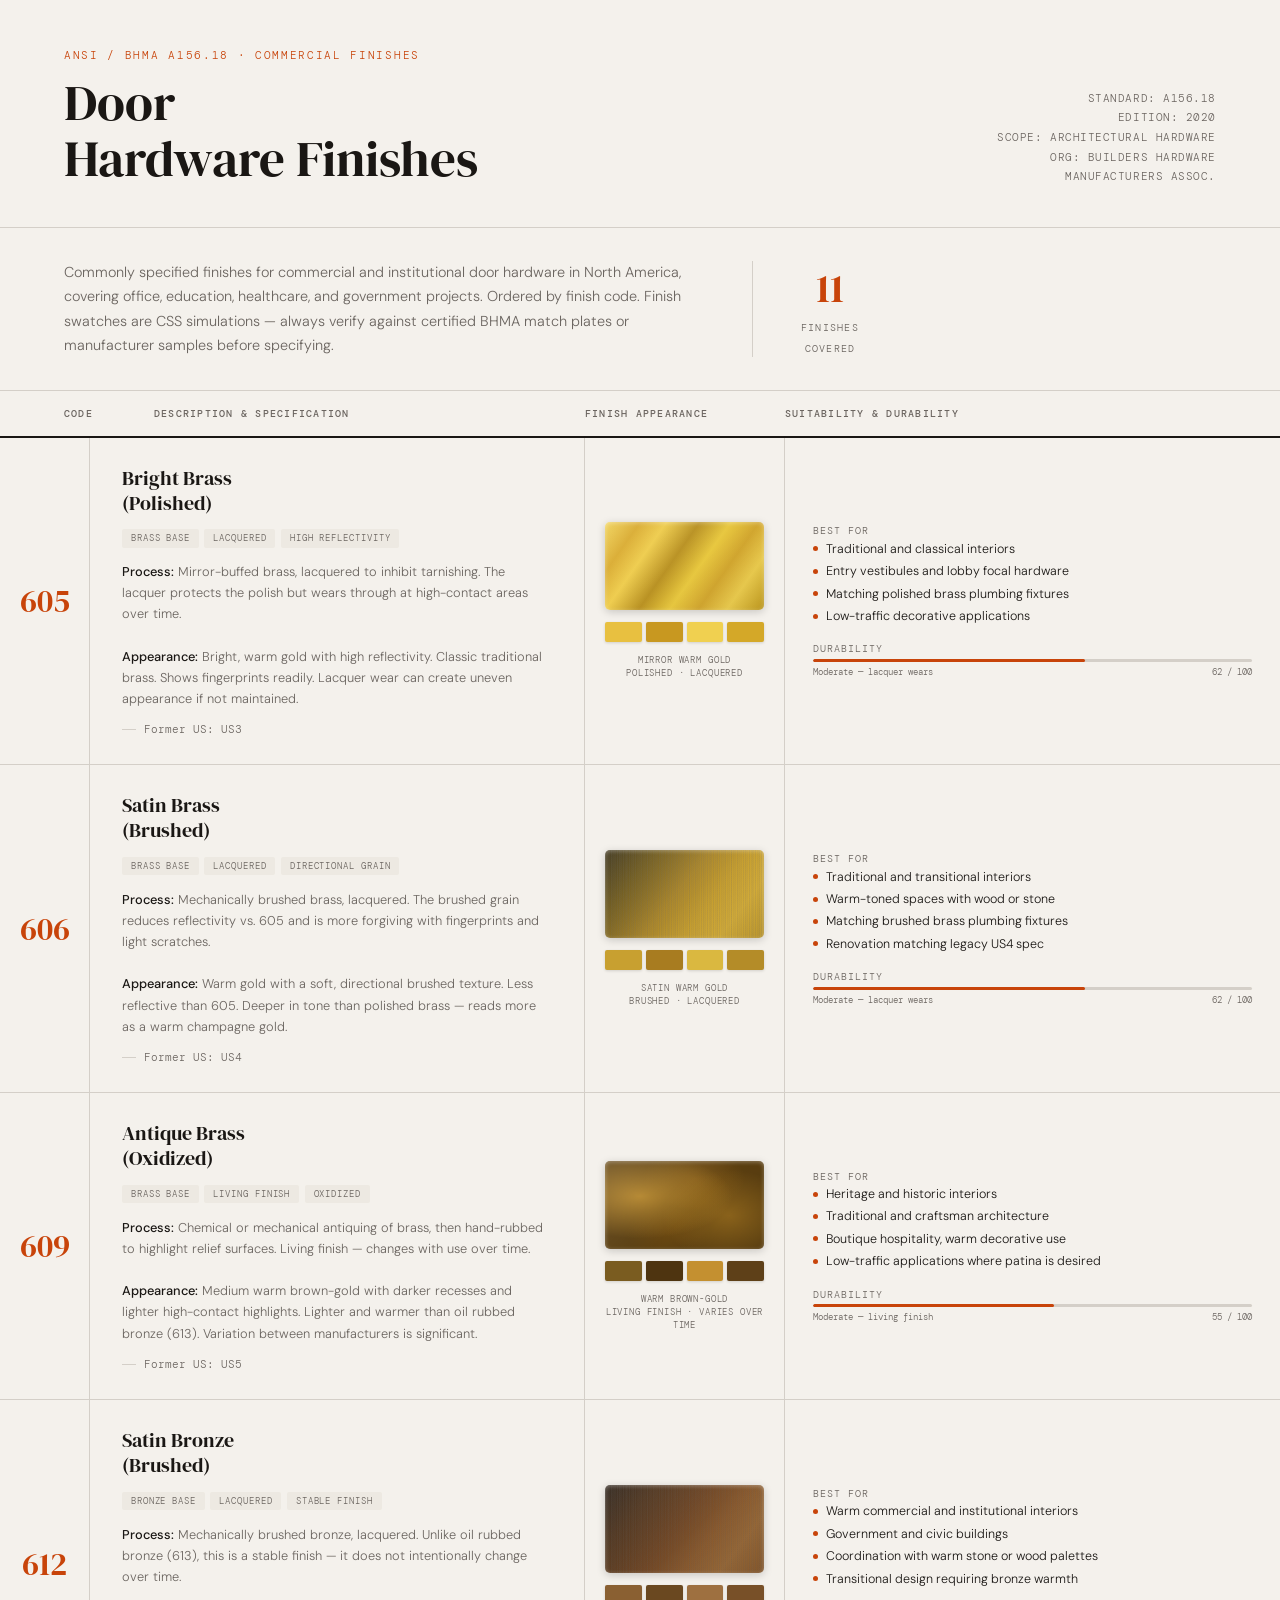
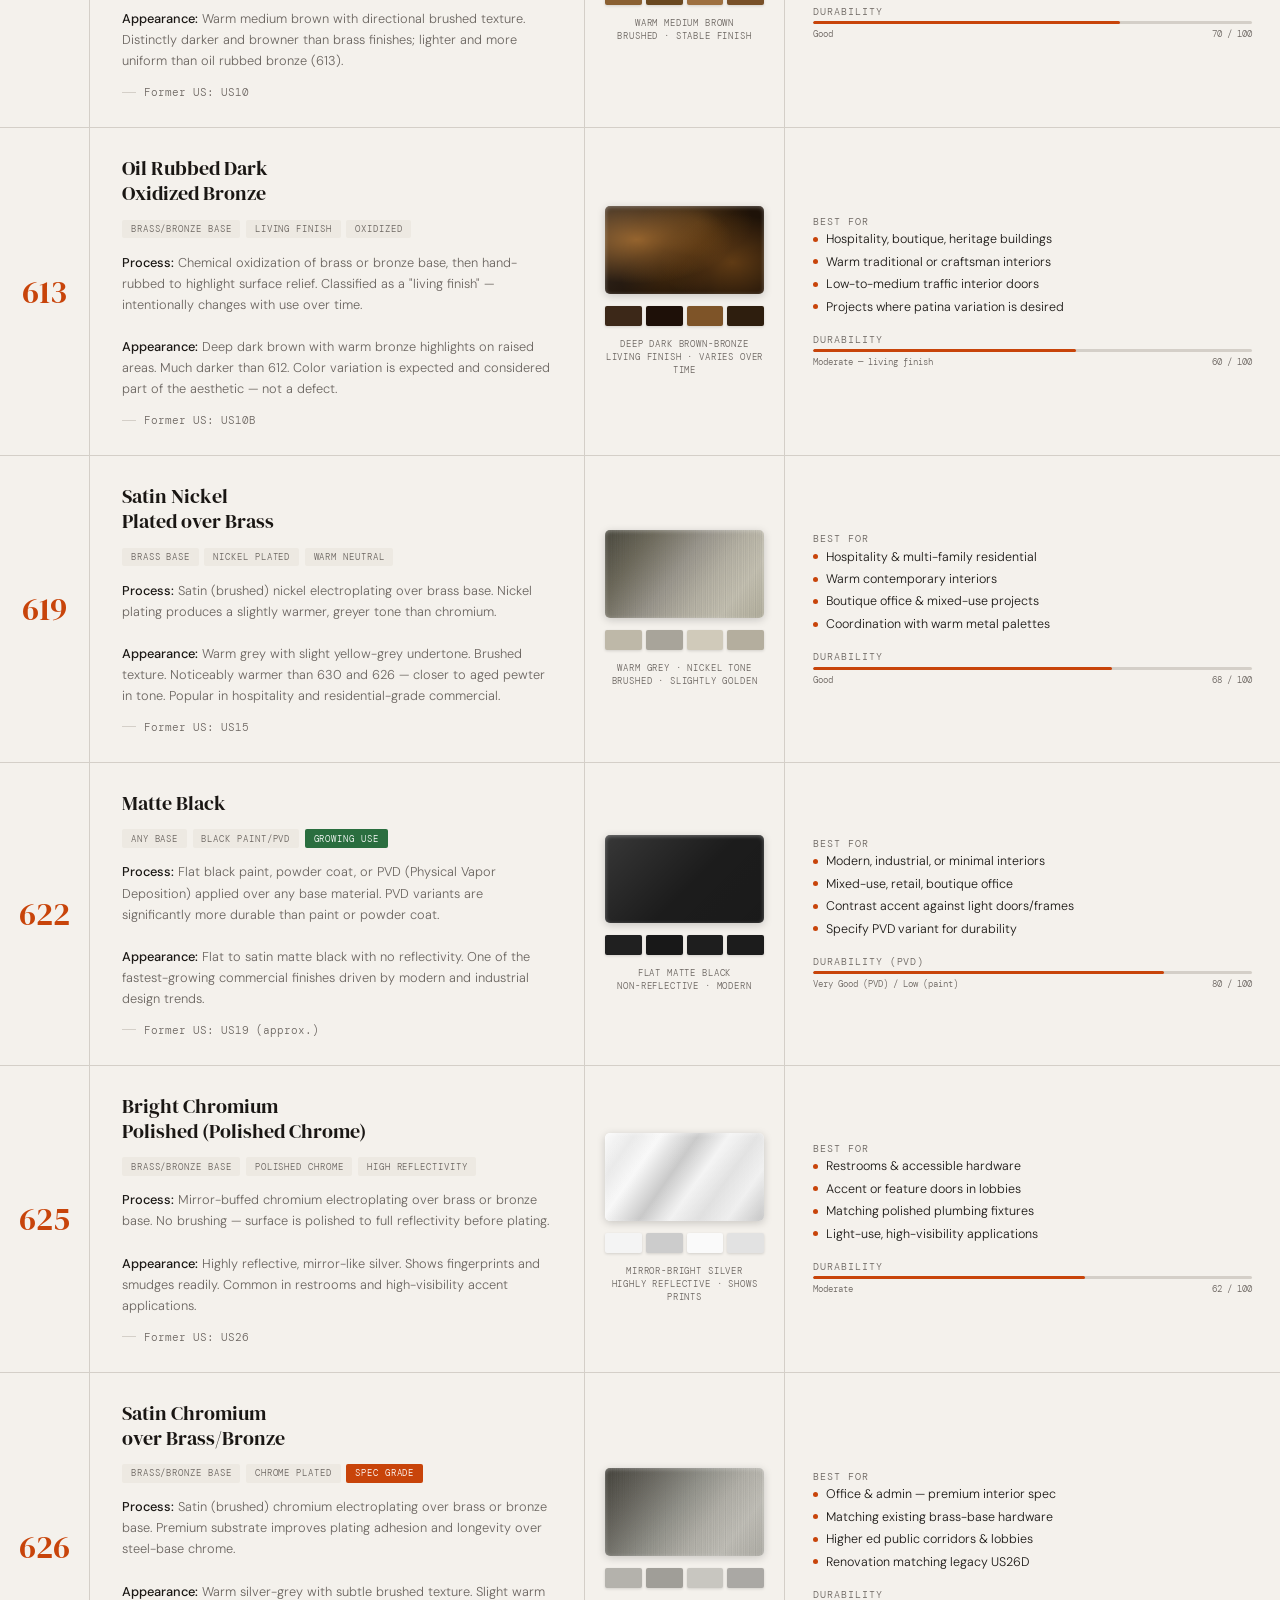
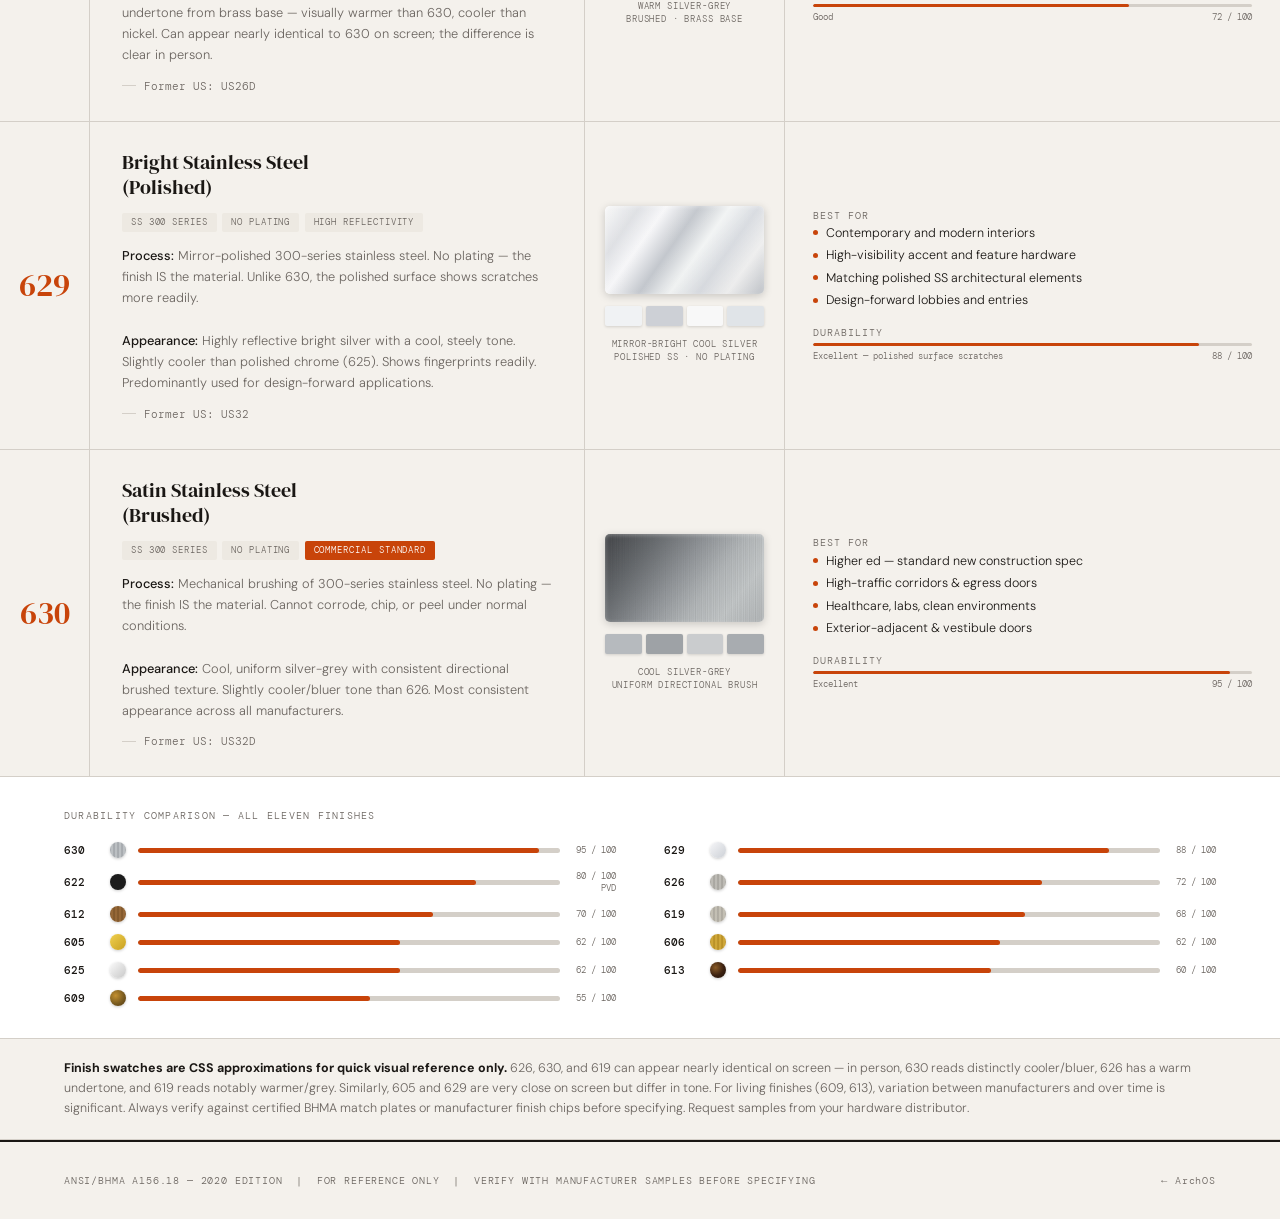
==== tools/hardware-finishes.html @ a5b24680 "first commit" ====
<!doctype html>
<html lang="en">
  <head>
    <meta charset="UTF-8" />
    <meta name="viewport" content="width=device-width, initial-scale=1.0" />
    <title>ANSI/BHMA A156.18 — Commercial Hardware Finishes</title>
    <link rel="stylesheet" href="../style.css" />
    <style>
      .col-headers {
        display: grid;
        grid-template-columns: 90px 1fr 200px 1fr;
        padding: 1rem 4rem;
        border-bottom: 2px solid var(--ink);
        background: var(--bg);
        position: sticky;
        top: 0;
        z-index: 10;
      }
      .col-headers span {
        font-family: "DM Mono", monospace;
        font-size: 0.65rem;
        text-transform: uppercase;
        letter-spacing: 0.12em;
        color: var(--ink-muted);
        font-weight: 500;
      }

      /* ── Rows ── */
      .finish-row {
        display: grid;
        grid-template-columns: 90px 1fr 200px 1fr;
        border-bottom: 1px solid var(--rule);
        min-height: 200px;
        opacity: 0;
        transform: translateY(16px);
        animation: fadeUp 0.45s forwards;
      }
      .finish-row:nth-child(1) {
        animation-delay: 0.05s;
      }
      .finish-row:nth-child(2) {
        animation-delay: 0.08s;
      }
      .finish-row:nth-child(3) {
        animation-delay: 0.11s;
      }
      .finish-row:nth-child(4) {
        animation-delay: 0.14s;
      }
      .finish-row:nth-child(5) {
        animation-delay: 0.17s;
      }
      .finish-row:nth-child(6) {
        animation-delay: 0.2s;
      }
      .finish-row:nth-child(7) {
        animation-delay: 0.23s;
      }
      .finish-row:nth-child(8) {
        animation-delay: 0.26s;
      }
      .finish-row:nth-child(9) {
        animation-delay: 0.29s;
      }
      .finish-row:nth-child(10) {
        animation-delay: 0.32s;
      }
      .finish-row:nth-child(11) {
        animation-delay: 0.35s;
      }
      .finish-row:hover {
        background: rgba(255, 255, 255, 0.45);
      }

      /* ── Code cell ── */
      .cell-code {
        border-right: 1px solid var(--rule);
        display: flex;
        flex-direction: column;
        align-items: center;
        justify-content: center;
        padding: 1.5rem 0.75rem;
        gap: 0.5rem;
      }
      .code-number {
        font-family: "DM Serif Display", serif;
        font-size: 2rem;
        color: var(--accent);
        line-height: 1;
      }

      /* ── Description cell ── */
      .cell-desc {
        border-right: 1px solid var(--rule);
        padding: 1.75rem 2rem;
        display: flex;
        flex-direction: column;
        justify-content: center;
        gap: 0.85rem;
      }
      .finish-name {
        font-family: "DM Serif Display", serif;
        font-size: 1.25rem;
        font-weight: 400;
        line-height: 1.25;
      }
      .finish-tags {
        display: flex;
        flex-wrap: wrap;
        gap: 0.35rem;
      }
      .finish-spec {
        font-size: 0.8rem;
        color: var(--ink-muted);
        line-height: 1.65;
      }
      .finish-spec strong {
        color: var(--ink);
        font-weight: 500;
      }
      .us-equiv {
        font-family: "DM Mono", monospace;
        font-size: 0.7rem;
        color: var(--ink-muted);
        display: flex;
        align-items: center;
        gap: 0.5rem;
      }
      .us-equiv::before {
        content: "";
        display: inline-block;
        width: 14px;
        height: 1px;
        background: var(--rule);
      }

      /* ── Visual cell ── */
      .cell-visual {
        border-right: 1px solid var(--rule);
        padding: 1.25rem;
        display: flex;
        flex-direction: column;
        gap: 0.75rem;
        justify-content: center;
        align-items: center;
      }
      .swatch-block {
        width: 100%;
        height: 88px;
        border-radius: 5px;
        box-shadow:
          inset 0 1px 4px rgba(255, 255, 255, 0.35),
          0 2px 8px rgba(0, 0, 0, 0.18);
        position: relative;
        overflow: hidden;
      }
      .swatch-block::after {
        content: "";
        position: absolute;
        inset: 0;
        background: linear-gradient(
          135deg,
          rgba(255, 255, 255, 0.12) 0%,
          transparent 55%,
          rgba(0, 0, 0, 0.07) 100%
        );
      }

      /*
    Brushed metals (606, 612, 619, 626, 630) use repeating horizontal grain.
    Polished metals (605, 625, 629) use high-contrast diagonal gradients.
    Living finishes (609, 613) use layered radial gradients to simulate worn highlights.
    Color temperature: brass = warm gold · bronze = warm brown · chrome/SS = cool silver · nickel = warm grey
  */

      /* 605 — Bright Brass: mirror-polished warm gold */
      .sw-605 {
        background: linear-gradient(
          125deg,
          #f0d050 0%,
          #d8a828 16%,
          #eecb48 28%,
          #b89020 43%,
          #e8c840 57%,
          #d4a830 70%,
          #f0d050 83%,
          #c8a020 100%
        );
      }
      /* 606 — Satin Brass: brushed warm gold */
      .sw-606 {
        background:
          repeating-linear-gradient(
            90deg,
            rgba(0, 0, 0, 0.10) 0px,
            rgba(255, 255, 255, 0.07) 1px,
            transparent 1px,
            transparent 2px
          ),
          repeating-linear-gradient(
            90deg,
            rgba(0, 0, 0, 0.07) 0px,
            rgba(255, 255, 255, 0.05) 1px,
            transparent 1px,
            transparent 3px
          ),
          repeating-linear-gradient(
            90deg,
            rgba(0, 0, 0, 0.06) 0px,
            rgba(255, 255, 255, 0.04) 1px,
            transparent 1px,
            transparent 7px
          ),
          linear-gradient(
            128deg,
            #2e2408 0%,
            #6a5414 22%,
            #a88428 46%,
            #c8a030 64%,
            #d8b03a 80%,
            #c8a030 100%
          );
      }
      /* 609 — Antique Brass: medium warm gold with darker recesses, living finish */
      .sw-609 {
        background:
          radial-gradient(
            ellipse 58% 48% at 22% 40%,
            rgba(202, 150, 48, 0.78) 0%,
            transparent 100%
          ),
          radial-gradient(
            ellipse 42% 52% at 78% 62%,
            rgba(178, 128, 36, 0.58) 0%,
            transparent 100%
          ),
          radial-gradient(
            ellipse 32% 36% at 56% 20%,
            rgba(158, 108, 28, 0.46) 0%,
            transparent 100%
          ),
          radial-gradient(
            ellipse 26% 30% at 40% 82%,
            rgba(136, 90, 20, 0.36) 0%,
            transparent 100%
          ),
          #5a3e10;
      }
      /* 612 — Satin Bronze: brushed warm medium brown */
      .sw-612 {
        background:
          repeating-linear-gradient(
            90deg,
            rgba(0, 0, 0, 0.11) 0px,
            rgba(255, 255, 255, 0.06) 1px,
            transparent 1px,
            transparent 2px
          ),
          repeating-linear-gradient(
            90deg,
            rgba(0, 0, 0, 0.08) 0px,
            rgba(255, 255, 255, 0.05) 1px,
            transparent 1px,
            transparent 3px
          ),
          repeating-linear-gradient(
            90deg,
            rgba(0, 0, 0, 0.06) 0px,
            rgba(255, 255, 255, 0.04) 1px,
            transparent 1px,
            transparent 7px
          ),
          linear-gradient(
            128deg,
            #1e1208 0%,
            #482c14 22%,
            #6e4422 46%,
            #8a5a2e 64%,
            #9a6a38 80%,
            #8c5c2e 100%
          );
      }
      /* 613 — Oil Rubbed Bronze: very dark base, warm bronze radial highlights where surface is worn */
      .sw-613 {
        background:
          radial-gradient(
            ellipse 60% 50% at 20% 38%,
            rgba(162, 102, 36, 0.85) 0%,
            transparent 100%
          ),
          radial-gradient(
            ellipse 45% 55% at 80% 64%,
            rgba(136, 84, 28, 0.65) 0%,
            transparent 100%
          ),
          radial-gradient(
            ellipse 35% 40% at 58% 18%,
            rgba(114, 72, 22, 0.5) 0%,
            transparent 100%
          ),
          radial-gradient(
            ellipse 28% 32% at 38% 84%,
            rgba(96, 60, 18, 0.4) 0%,
            transparent 100%
          ),
          #1e1208;
      }
      /* 619 — Satin Nickel: brushed warm/yellow-grey, clearly warmer than chrome */
      .sw-619 {
        background:
          repeating-linear-gradient(
            90deg,
            rgba(0, 0, 0, 0.09) 0px,
            rgba(255, 255, 255, 0.06) 1px,
            transparent 1px,
            transparent 2px
          ),
          repeating-linear-gradient(
            90deg,
            rgba(0, 0, 0, 0.06) 0px,
            rgba(255, 255, 255, 0.04) 1px,
            transparent 1px,
            transparent 3px
          ),
          repeating-linear-gradient(
            90deg,
            rgba(0, 0, 0, 0.05) 0px,
            rgba(255, 255, 255, 0.035) 1px,
            transparent 1px,
            transparent 5px
          ),
          linear-gradient(
            128deg,
            #2e2c20 0%,
            #605c4c 22%,
            #98948a 46%,
            #b8b4a6 64%,
            #ccc8b8 80%,
            #c0bca8 100%
          );
      }
      /* 622 — Matte Black: flat, non-reflective — no gradient */
      .sw-622 {
        background: #1c1c1c;
      }
      /* 625 — Bright Chrome: high-contrast mirror-bright, sharp highlight/shadow */
      .sw-625 {
        background: linear-gradient(
          125deg,
          #fafafa 0%,
          #e8e8e8 14%,
          #f8f8f8 26%,
          #c8c8c8 43%,
          #f4f4f4 57%,
          #e6e6e6 70%,
          #fafafa 83%,
          #d4d4d4 100%
        );
      }
      /* 626 — Satin Chrome/Brass: brushed silver, barely warm undertone */
      .sw-626 {
        background:
          repeating-linear-gradient(
            90deg,
            rgba(0, 0, 0, 0.08) 0px,
            rgba(255, 255, 255, 0.06) 1px,
            transparent 1px,
            transparent 2px
          ),
          repeating-linear-gradient(
            90deg,
            rgba(0, 0, 0, 0.06) 0px,
            rgba(255, 255, 255, 0.04) 1px,
            transparent 1px,
            transparent 3px
          ),
          repeating-linear-gradient(
            90deg,
            rgba(0, 0, 0, 0.05) 0px,
            rgba(255, 255, 255, 0.03) 1px,
            transparent 1px,
            transparent 5px
          ),
          linear-gradient(
            128deg,
            #28261e 0%,
            #5a5850 22%,
            #909088 46%,
            #b4b2aa 64%,
            #c8c6be 80%,
            #bcbab2 100%
          );
      }
      /* 629 — Bright Stainless Steel: mirror-polished cool silver */
      .sw-629 {
        background: linear-gradient(
          125deg,
          #f8f8f8 0%,
          #dcdee2 16%,
          #f6f6f8 28%,
          #c2c6cc 43%,
          #f2f4f4 57%,
          #dcdfe4 70%,
          #f8f8f8 83%,
          #ccd0d6 100%
        );
      }
      /* 630 — Satin SS: fine brushing, coolest blue-grey */
      .sw-630 {
        background:
          repeating-linear-gradient(
            90deg,
            rgba(0, 0, 0, 0.08) 0px,
            rgba(255, 255, 255, 0.055) 1px,
            transparent 1px,
            transparent 2px
          ),
          repeating-linear-gradient(
            90deg,
            rgba(0, 0, 0, 0.055) 0px,
            rgba(255, 255, 255, 0.04) 1px,
            transparent 1px,
            transparent 3px
          ),
          repeating-linear-gradient(
            90deg,
            rgba(0, 0, 0, 0.045) 0px,
            rgba(255, 255, 255, 0.03) 1px,
            transparent 1px,
            transparent 5px
          ),
          linear-gradient(
            128deg,
            #26282c 0%,
            #565a5e 22%,
            #8e9296 46%,
            #b4b8ba 64%,
            #cacecf 80%,
            #bfc3c5 100%
          );
      }

      .swatch-mini-row {
        display: flex;
        gap: 4px;
        width: 100%;
      }
      .swatch-mini {
        flex: 1;
        height: 20px;
        border-radius: 2px;
        box-shadow: 0 1px 3px rgba(0, 0, 0, 0.14);
      }
      /* 605 — mirror gold range */
      .sm-605-1 {
        background: #e8c040;
      }
      .sm-605-2 {
        background: #c89820;
      }
      .sm-605-3 {
        background: #f0d050;
      }
      .sm-605-4 {
        background: #d4a828;
      }
      /* 606 — brushed brass tonal range */
      .sm-606-1 {
        background: #c8a030;
      }
      .sm-606-2 {
        background: #a87c20;
      }
      .sm-606-3 {
        background: #dab840;
      }
      .sm-606-4 {
        background: #b48c28;
      }
      /* 609 — antique brass: dark body to warm gold highlights */
      .sm-609-1 {
        background: #7a5c20;
      }
      .sm-609-2 {
        background: #4e3410;
      }
      .sm-609-3 {
        background: #c49030;
      }
      .sm-609-4 {
        background: #5e4018;
      }
      /* 612 — satin bronze warm brown */
      .sm-612-1 {
        background: #8a6032;
      }
      .sm-612-2 {
        background: #6a4820;
      }
      .sm-612-3 {
        background: #9e7040;
      }
      .sm-612-4 {
        background: #785028;
      }
      /* 613 — dark espresso body + warm bronze highlight */
      .sm-613-1 {
        background: #3c2818;
      }
      .sm-613-2 {
        background: #1e1008;
      }
      .sm-613-3 {
        background: #7e5428;
      }
      .sm-613-4 {
        background: #2e1e0e;
      }
      /* 619 — clearly warm/yellow-grey */
      .sm-619-1 {
        background: #beb8a8;
      }
      .sm-619-2 {
        background: #a8a49a;
      }
      .sm-619-3 {
        background: #d0caba;
      }
      .sm-619-4 {
        background: #b4ae9e;
      }
      /* 622 — nearly uniform flat dark */
      .sm-622-1 {
        background: #202020;
      }
      .sm-622-2 {
        background: #181818;
      }
      .sm-622-3 {
        background: #1e1e1e;
      }
      .sm-622-4 {
        background: #1c1c1c;
      }
      /* 625 — near-white mirror range */
      .sm-625-1 {
        background: #f4f4f4;
      }
      .sm-625-2 {
        background: #cccccc;
      }
      .sm-625-3 {
        background: #fafafa;
      }
      .sm-625-4 {
        background: #e2e2e2;
      }
      /* 626 — warm silver tones */
      .sm-626-1 {
        background: #b4b2ac;
      }
      .sm-626-2 {
        background: #a09e98;
      }
      .sm-626-3 {
        background: #c8c6c0;
      }
      .sm-626-4 {
        background: #aaa8a4;
      }
      /* 629 — cool bright silver */
      .sm-629-1 {
        background: #f0f2f4;
      }
      .sm-629-2 {
        background: #cdd0d6;
      }
      .sm-629-3 {
        background: #f8f8f8;
      }
      .sm-629-4 {
        background: #e0e4e8;
      }
      /* 630 — cool blue-grey tonal range */
      .sm-630-1 {
        background: #b6babe;
      }
      .sm-630-2 {
        background: #9ea2a6;
      }
      .sm-630-3 {
        background: #caccce;
      }
      .sm-630-4 {
        background: #a8acb0;
      }

      .swatch-caption {
        font-family: "DM Mono", monospace;
        font-size: 0.58rem;
        text-transform: uppercase;
        letter-spacing: 0.09em;
        color: var(--ink-muted);
        text-align: center;
        line-height: 1.4;
      }

      /* ── Suitability cell ── */
      .cell-suit {
        padding: 1.75rem;
        display: flex;
        flex-direction: column;
        justify-content: center;
        gap: 1.1rem;
      }
      .suit-label {
        font-family: "DM Mono", monospace;
        font-size: 0.6rem;
        text-transform: uppercase;
        letter-spacing: 0.1em;
        color: var(--ink-muted);
        margin-bottom: 0.2rem;
      }
      .suit-items {
        display: flex;
        flex-direction: column;
        gap: 0.35rem;
      }
      .suit-item {
        font-size: 0.78rem;
        color: var(--ink);
        display: flex;
        align-items: flex-start;
        gap: 0.5rem;
        line-height: 1.35;
      }
      .suit-item::before {
        content: "";
        width: 5px;
        height: 5px;
        border-radius: 50%;
        background: var(--accent);
        flex-shrink: 0;
        margin-top: 0.35rem;
      }
      .durability-bar {
        height: 3px;
        background: var(--rule);
        border-radius: 2px;
        overflow: hidden;
        margin-top: 0.2rem;
      }
      .durability-fill {
        height: 100%;
        background: var(--accent);
        border-radius: 2px;
      }
      .durability-label {
        display: flex;
        justify-content: space-between;
        font-family: "DM Mono", monospace;
        font-size: 0.58rem;
        color: var(--ink-muted);
        margin-top: 0.25rem;
      }

      /* ── Compare section ── */
      .compare-section {
        padding: 2rem 4rem;
        border-bottom: 1px solid var(--rule);
        background: white;
      }
      .compare-title {
        font-family: "DM Mono", monospace;
        font-size: 0.65rem;
        text-transform: uppercase;
        letter-spacing: 0.12em;
        color: var(--ink-muted);
        margin-bottom: 1.25rem;
      }
      .compare-grid {
        display: grid;
        grid-template-columns: 1fr 1fr;
        gap: 0.75rem 3rem;
      }
      .compare-row {
        display: flex;
        align-items: center;
        gap: 0.75rem;
      }
      .compare-code {
        font-family: "DM Mono", monospace;
        font-size: 0.68rem;
        font-weight: 500;
        color: var(--ink);
        width: 34px;
        flex-shrink: 0;
      }
      .compare-dot {
        width: 16px;
        height: 16px;
        border-radius: 50%;
        flex-shrink: 0;
        box-shadow: 0 1px 3px rgba(0, 0, 0, 0.2);
      }
      .compare-bar-wrap {
        flex: 1;
        height: 5px;
        background: var(--rule);
        border-radius: 3px;
        overflow: hidden;
      }
      .compare-bar-fill {
        height: 100%;
        background: var(--accent);
        border-radius: 3px;
      }
      .compare-pct {
        font-family: "DM Mono", monospace;
        font-size: 0.58rem;
        color: var(--ink-muted);
        width: 44px;
        text-align: right;
        flex-shrink: 0;
      }

      /* ── Responsive ── */
      @media (max-width: 960px) {
        .col-headers {
          display: none;
        }
        .compare-section {
          padding: 1.5rem;
        }
        .finish-row {
          grid-template-columns: 1fr;
          border: 1px solid var(--rule);
          margin: 0.75rem;
          border-radius: 4px;
        }
        .cell-code {
          flex-direction: row;
          justify-content: flex-start;
          padding: 1rem 1.5rem;
          border-right: none;
          border-bottom: 1px solid var(--rule);
          gap: 0.75rem;
        }
        .cell-desc,
        .cell-visual,
        .cell-suit {
          border-right: none;
          border-bottom: 1px solid var(--rule);
        }
        .compare-grid {
          grid-template-columns: 1fr;
        }
      }
    </style>
  </head>
  <body>
    <header>
      <div>
        <div class="header-eyebrow">
          ANSI / BHMA A156.18 · Commercial Finishes
        </div>
        <h1>Door<br />Hardware Finishes</h1>
      </div>
      <div class="header-meta">
        STANDARD: A156.18<br />EDITION: 2020<br />SCOPE: ARCHITECTURAL
        HARDWARE<br />ORG: BUILDERS HARDWARE<br />MANUFACTURERS ASSOC.
      </div>
    </header>

    <div class="intro">
      <p>
        Commonly specified finishes for commercial and institutional door
        hardware in North America, covering office, education, healthcare, and
        government projects. Ordered by finish code. Finish swatches are CSS
        simulations — always verify against certified BHMA match plates or
        manufacturer samples before specifying.
      </p>
      <div class="intro-stat">
        <span class="num">11</span>
        <span class="label">Finishes<br />Covered</span>
      </div>
    </div>

    <div class="col-headers">
      <span>Code</span>
      <span>Description &amp; Specification</span>
      <span>Finish Appearance</span>
      <span>Suitability &amp; Durability</span>
    </div>

    <div id="finishes">
      <!-- 605 -->
      <div class="finish-row">
        <div class="cell-code">
          <span class="code-number">605</span>
        </div>
        <div class="cell-desc">
          <div class="finish-name">Bright Brass<br />(Polished)</div>
          <div class="finish-tags">
            <span class="tag">Brass Base</span>
            <span class="tag">Lacquered</span>
            <span class="tag">High Reflectivity</span>
          </div>
          <div class="finish-spec">
            <strong>Process:</strong> Mirror-buffed brass, lacquered to inhibit
            tarnishing. The lacquer protects the polish but wears through at
            high-contact areas over time.<br /><br />
            <strong>Appearance:</strong> Bright, warm gold with high
            reflectivity. Classic traditional brass. Shows fingerprints readily.
            Lacquer wear can create uneven appearance if not maintained.
          </div>
          <div class="us-equiv">Former US: US3</div>
        </div>
        <div class="cell-visual">
          <div class="swatch-block sw-605"></div>
          <div class="swatch-mini-row">
            <div class="swatch-mini sm-605-1"></div>
            <div class="swatch-mini sm-605-2"></div>
            <div class="swatch-mini sm-605-3"></div>
            <div class="swatch-mini sm-605-4"></div>
          </div>
          <div class="swatch-caption">
            Mirror warm gold<br />polished · lacquered
          </div>
        </div>
        <div class="cell-suit">
          <div>
            <div class="suit-label">Best For</div>
            <div class="suit-items">
              <span class="suit-item">Traditional and classical interiors</span>
              <span class="suit-item"
                >Entry vestibules and lobby focal hardware</span
              >
              <span class="suit-item"
                >Matching polished brass plumbing fixtures</span
              >
              <span class="suit-item">Low-traffic decorative applications</span>
            </div>
          </div>
          <div>
            <div class="suit-label">Durability</div>
            <div class="durability-bar">
              <div class="durability-fill" style="width: 62%"></div>
            </div>
            <div class="durability-label">
              <span>Moderate — lacquer wears</span><span>62 / 100</span>
            </div>
          </div>
        </div>
      </div>

      <!-- 606 -->
      <div class="finish-row">
        <div class="cell-code">
          <span class="code-number">606</span>
        </div>
        <div class="cell-desc">
          <div class="finish-name">Satin Brass<br />(Brushed)</div>
          <div class="finish-tags">
            <span class="tag">Brass Base</span>
            <span class="tag">Lacquered</span>
            <span class="tag">Directional Grain</span>
          </div>
          <div class="finish-spec">
            <strong>Process:</strong> Mechanically brushed brass, lacquered. The
            brushed grain reduces reflectivity vs. 605 and is more forgiving
            with fingerprints and light scratches.<br /><br />
            <strong>Appearance:</strong> Warm gold with a soft, directional
            brushed texture. Less reflective than 605. Deeper in tone than
            polished brass — reads more as a warm champagne gold.
          </div>
          <div class="us-equiv">Former US: US4</div>
        </div>
        <div class="cell-visual">
          <div class="swatch-block sw-606"></div>
          <div class="swatch-mini-row">
            <div class="swatch-mini sm-606-1"></div>
            <div class="swatch-mini sm-606-2"></div>
            <div class="swatch-mini sm-606-3"></div>
            <div class="swatch-mini sm-606-4"></div>
          </div>
          <div class="swatch-caption">
            Satin warm gold<br />brushed · lacquered
          </div>
        </div>
        <div class="cell-suit">
          <div>
            <div class="suit-label">Best For</div>
            <div class="suit-items">
              <span class="suit-item"
                >Traditional and transitional interiors</span
              >
              <span class="suit-item"
                >Warm-toned spaces with wood or stone</span
              >
              <span class="suit-item"
                >Matching brushed brass plumbing fixtures</span
              >
              <span class="suit-item">Renovation matching legacy US4 spec</span>
            </div>
          </div>
          <div>
            <div class="suit-label">Durability</div>
            <div class="durability-bar">
              <div class="durability-fill" style="width: 62%"></div>
            </div>
            <div class="durability-label">
              <span>Moderate — lacquer wears</span><span>62 / 100</span>
            </div>
          </div>
        </div>
      </div>

      <!-- 609 -->
      <div class="finish-row">
        <div class="cell-code">
          <span class="code-number">609</span>
        </div>
        <div class="cell-desc">
          <div class="finish-name">Antique Brass<br />(Oxidized)</div>
          <div class="finish-tags">
            <span class="tag">Brass Base</span>
            <span class="tag">Living Finish</span>
            <span class="tag">Oxidized</span>
          </div>
          <div class="finish-spec">
            <strong>Process:</strong> Chemical or mechanical antiquing of brass,
            then hand-rubbed to highlight relief surfaces. Living finish —
            changes with use over time.<br /><br />
            <strong>Appearance:</strong> Medium warm brown-gold with darker
            recesses and lighter high-contact highlights. Lighter and warmer
            than oil rubbed bronze (613). Variation between manufacturers is
            significant.
          </div>
          <div class="us-equiv">Former US: US5</div>
        </div>
        <div class="cell-visual">
          <div class="swatch-block sw-609"></div>
          <div class="swatch-mini-row">
            <div class="swatch-mini sm-609-1"></div>
            <div class="swatch-mini sm-609-2"></div>
            <div class="swatch-mini sm-609-3"></div>
            <div class="swatch-mini sm-609-4"></div>
          </div>
          <div class="swatch-caption">
            Warm brown-gold<br />living finish · varies over time
          </div>
        </div>
        <div class="cell-suit">
          <div>
            <div class="suit-label">Best For</div>
            <div class="suit-items">
              <span class="suit-item">Heritage and historic interiors</span>
              <span class="suit-item"
                >Traditional and craftsman architecture</span
              >
              <span class="suit-item"
                >Boutique hospitality, warm decorative use</span
              >
              <span class="suit-item"
                >Low-traffic applications where patina is desired</span
              >
            </div>
          </div>
          <div>
            <div class="suit-label">Durability</div>
            <div class="durability-bar">
              <div class="durability-fill" style="width: 55%"></div>
            </div>
            <div class="durability-label">
              <span>Moderate — living finish</span><span>55 / 100</span>
            </div>
          </div>
        </div>
      </div>

      <!-- 612 -->
      <div class="finish-row">
        <div class="cell-code">
          <span class="code-number">612</span>
        </div>
        <div class="cell-desc">
          <div class="finish-name">Satin Bronze<br />(Brushed)</div>
          <div class="finish-tags">
            <span class="tag">Bronze Base</span>
            <span class="tag">Lacquered</span>
            <span class="tag">Stable Finish</span>
          </div>
          <div class="finish-spec">
            <strong>Process:</strong> Mechanically brushed bronze, lacquered.
            Unlike oil rubbed bronze (613), this is a stable finish — it does
            not intentionally change over time.<br /><br />
            <strong>Appearance:</strong> Warm medium brown with directional
            brushed texture. Distinctly darker and browner than brass finishes;
            lighter and more uniform than oil rubbed bronze (613).
          </div>
          <div class="us-equiv">Former US: US10</div>
        </div>
        <div class="cell-visual">
          <div class="swatch-block sw-612"></div>
          <div class="swatch-mini-row">
            <div class="swatch-mini sm-612-1"></div>
            <div class="swatch-mini sm-612-2"></div>
            <div class="swatch-mini sm-612-3"></div>
            <div class="swatch-mini sm-612-4"></div>
          </div>
          <div class="swatch-caption">
            Warm medium brown<br />brushed · stable finish
          </div>
        </div>
        <div class="cell-suit">
          <div>
            <div class="suit-label">Best For</div>
            <div class="suit-items">
              <span class="suit-item"
                >Warm commercial and institutional interiors</span
              >
              <span class="suit-item">Government and civic buildings</span>
              <span class="suit-item"
                >Coordination with warm stone or wood palettes</span
              >
              <span class="suit-item"
                >Transitional design requiring bronze warmth</span
              >
            </div>
          </div>
          <div>
            <div class="suit-label">Durability</div>
            <div class="durability-bar">
              <div class="durability-fill" style="width: 70%"></div>
            </div>
            <div class="durability-label">
              <span>Good</span><span>70 / 100</span>
            </div>
          </div>
        </div>
      </div>

      <!-- 613 -->
      <div class="finish-row">
        <div class="cell-code">
          <span class="code-number">613</span>
        </div>
        <div class="cell-desc">
          <div class="finish-name">Oil Rubbed Dark<br />Oxidized Bronze</div>
          <div class="finish-tags">
            <span class="tag">Brass/Bronze Base</span>
            <span class="tag">Living Finish</span>
            <span class="tag">Oxidized</span>
          </div>
          <div class="finish-spec">
            <strong>Process:</strong> Chemical oxidization of brass or bronze
            base, then hand-rubbed to highlight surface relief. Classified as a
            "living finish" — intentionally changes with use over time.<br /><br />
            <strong>Appearance:</strong> Deep dark brown with warm bronze
            highlights on raised areas. Much darker than 612. Color variation is
            expected and considered part of the aesthetic — not a defect.
          </div>
          <div class="us-equiv">Former US: US10B</div>
        </div>
        <div class="cell-visual">
          <div class="swatch-block sw-613"></div>
          <div class="swatch-mini-row">
            <div class="swatch-mini sm-613-1"></div>
            <div class="swatch-mini sm-613-2"></div>
            <div class="swatch-mini sm-613-3"></div>
            <div class="swatch-mini sm-613-4"></div>
          </div>
          <div class="swatch-caption">
            Deep dark brown-bronze<br />living finish · varies over time
          </div>
        </div>
        <div class="cell-suit">
          <div>
            <div class="suit-label">Best For</div>
            <div class="suit-items">
              <span class="suit-item"
                >Hospitality, boutique, heritage buildings</span
              >
              <span class="suit-item"
                >Warm traditional or craftsman interiors</span
              >
              <span class="suit-item"
                >Low-to-medium traffic interior doors</span
              >
              <span class="suit-item"
                >Projects where patina variation is desired</span
              >
            </div>
          </div>
          <div>
            <div class="suit-label">Durability</div>
            <div class="durability-bar">
              <div class="durability-fill" style="width: 60%"></div>
            </div>
            <div class="durability-label">
              <span>Moderate — living finish</span><span>60 / 100</span>
            </div>
          </div>
        </div>
      </div>

      <!-- 619 -->
      <div class="finish-row">
        <div class="cell-code">
          <span class="code-number">619</span>
        </div>
        <div class="cell-desc">
          <div class="finish-name">Satin Nickel<br />Plated over Brass</div>
          <div class="finish-tags">
            <span class="tag">Brass Base</span>
            <span class="tag">Nickel Plated</span>
            <span class="tag">Warm Neutral</span>
          </div>
          <div class="finish-spec">
            <strong>Process:</strong> Satin (brushed) nickel electroplating over
            brass base. Nickel plating produces a slightly warmer, greyer tone
            than chromium.<br /><br />
            <strong>Appearance:</strong> Warm grey with slight yellow-grey
            undertone. Brushed texture. Noticeably warmer than 630 and 626 —
            closer to aged pewter in tone. Popular in hospitality and
            residential-grade commercial.
          </div>
          <div class="us-equiv">Former US: US15</div>
        </div>
        <div class="cell-visual">
          <div class="swatch-block sw-619"></div>
          <div class="swatch-mini-row">
            <div class="swatch-mini sm-619-1"></div>
            <div class="swatch-mini sm-619-2"></div>
            <div class="swatch-mini sm-619-3"></div>
            <div class="swatch-mini sm-619-4"></div>
          </div>
          <div class="swatch-caption">
            Warm grey · nickel tone<br />brushed · slightly golden
          </div>
        </div>
        <div class="cell-suit">
          <div>
            <div class="suit-label">Best For</div>
            <div class="suit-items">
              <span class="suit-item"
                >Hospitality &amp; multi-family residential</span
              >
              <span class="suit-item">Warm contemporary interiors</span>
              <span class="suit-item"
                >Boutique office &amp; mixed-use projects</span
              >
              <span class="suit-item"
                >Coordination with warm metal palettes</span
              >
            </div>
          </div>
          <div>
            <div class="suit-label">Durability</div>
            <div class="durability-bar">
              <div class="durability-fill" style="width: 68%"></div>
            </div>
            <div class="durability-label">
              <span>Good</span><span>68 / 100</span>
            </div>
          </div>
        </div>
      </div>

      <!-- 622 -->
      <div class="finish-row">
        <div class="cell-code">
          <span class="code-number">622</span>
        </div>
        <div class="cell-desc">
          <div class="finish-name">Matte Black</div>
          <div class="finish-tags">
            <span class="tag">Any Base</span>
            <span class="tag">Black Paint/PVD</span>
            <span class="tag new">Growing Use</span>
          </div>
          <div class="finish-spec">
            <strong>Process:</strong> Flat black paint, powder coat, or PVD
            (Physical Vapor Deposition) applied over any base material. PVD
            variants are significantly more durable than paint or powder
            coat.<br /><br />
            <strong>Appearance:</strong> Flat to satin matte black with no
            reflectivity. One of the fastest-growing commercial finishes driven
            by modern and industrial design trends.
          </div>
          <div class="us-equiv">Former US: US19 (approx.)</div>
        </div>
        <div class="cell-visual">
          <div class="swatch-block sw-622"></div>
          <div class="swatch-mini-row">
            <div class="swatch-mini sm-622-1"></div>
            <div class="swatch-mini sm-622-2"></div>
            <div class="swatch-mini sm-622-3"></div>
            <div class="swatch-mini sm-622-4"></div>
          </div>
          <div class="swatch-caption">
            Flat matte black<br />non-reflective · modern
          </div>
        </div>
        <div class="cell-suit">
          <div>
            <div class="suit-label">Best For</div>
            <div class="suit-items">
              <span class="suit-item"
                >Modern, industrial, or minimal interiors</span
              >
              <span class="suit-item">Mixed-use, retail, boutique office</span>
              <span class="suit-item"
                >Contrast accent against light doors/frames</span
              >
              <span class="suit-item">Specify PVD variant for durability</span>
            </div>
          </div>
          <div>
            <div class="suit-label">Durability (PVD)</div>
            <div class="durability-bar">
              <div class="durability-fill" style="width: 80%"></div>
            </div>
            <div class="durability-label">
              <span>Very Good (PVD) / Low (paint)</span><span>80 / 100</span>
            </div>
          </div>
        </div>
      </div>

      <!-- 625 -->
      <div class="finish-row">
        <div class="cell-code">
          <span class="code-number">625</span>
        </div>
        <div class="cell-desc">
          <div class="finish-name">
            Bright Chromium<br />Polished (Polished Chrome)
          </div>
          <div class="finish-tags">
            <span class="tag">Brass/Bronze Base</span>
            <span class="tag">Polished Chrome</span>
            <span class="tag">High Reflectivity</span>
          </div>
          <div class="finish-spec">
            <strong>Process:</strong> Mirror-buffed chromium electroplating over
            brass or bronze base. No brushing — surface is polished to full
            reflectivity before plating.<br /><br />
            <strong>Appearance:</strong> Highly reflective, mirror-like silver.
            Shows fingerprints and smudges readily. Common in restrooms and
            high-visibility accent applications.
          </div>
          <div class="us-equiv">Former US: US26</div>
        </div>
        <div class="cell-visual">
          <div class="swatch-block sw-625"></div>
          <div class="swatch-mini-row">
            <div class="swatch-mini sm-625-1"></div>
            <div class="swatch-mini sm-625-2"></div>
            <div class="swatch-mini sm-625-3"></div>
            <div class="swatch-mini sm-625-4"></div>
          </div>
          <div class="swatch-caption">
            Mirror-bright silver<br />highly reflective · shows prints
          </div>
        </div>
        <div class="cell-suit">
          <div>
            <div class="suit-label">Best For</div>
            <div class="suit-items">
              <span class="suit-item">Restrooms &amp; accessible hardware</span>
              <span class="suit-item">Accent or feature doors in lobbies</span>
              <span class="suit-item">Matching polished plumbing fixtures</span>
              <span class="suit-item"
                >Light-use, high-visibility applications</span
              >
            </div>
          </div>
          <div>
            <div class="suit-label">Durability</div>
            <div class="durability-bar">
              <div class="durability-fill" style="width: 62%"></div>
            </div>
            <div class="durability-label">
              <span>Moderate</span><span>62 / 100</span>
            </div>
          </div>
        </div>
      </div>

      <!-- 626 -->
      <div class="finish-row">
        <div class="cell-code">
          <span class="code-number">626</span>
        </div>
        <div class="cell-desc">
          <div class="finish-name">Satin Chromium<br />over Brass/Bronze</div>
          <div class="finish-tags">
            <span class="tag">Brass/Bronze Base</span>
            <span class="tag">Chrome Plated</span>
            <span class="tag accent">Spec Grade</span>
          </div>
          <div class="finish-spec">
            <strong>Process:</strong> Satin (brushed) chromium electroplating
            over brass or bronze base. Premium substrate improves plating
            adhesion and longevity over steel-base chrome.<br /><br />
            <strong>Appearance:</strong> Warm silver-grey with subtle brushed
            texture. Slight warm undertone from brass base — visually warmer
            than 630, cooler than nickel. Can appear nearly identical to 630 on
            screen; the difference is clear in person.
          </div>
          <div class="us-equiv">Former US: US26D</div>
        </div>
        <div class="cell-visual">
          <div class="swatch-block sw-626"></div>
          <div class="swatch-mini-row">
            <div class="swatch-mini sm-626-1"></div>
            <div class="swatch-mini sm-626-2"></div>
            <div class="swatch-mini sm-626-3"></div>
            <div class="swatch-mini sm-626-4"></div>
          </div>
          <div class="swatch-caption">
            Warm silver-grey<br />brushed · brass base
          </div>
        </div>
        <div class="cell-suit">
          <div>
            <div class="suit-label">Best For</div>
            <div class="suit-items">
              <span class="suit-item"
                >Office &amp; admin — premium interior spec</span
              >
              <span class="suit-item"
                >Matching existing brass-base hardware</span
              >
              <span class="suit-item"
                >Higher ed public corridors &amp; lobbies</span
              >
              <span class="suit-item">Renovation matching legacy US26D</span>
            </div>
          </div>
          <div>
            <div class="suit-label">Durability</div>
            <div class="durability-bar">
              <div class="durability-fill" style="width: 72%"></div>
            </div>
            <div class="durability-label">
              <span>Good</span><span>72 / 100</span>
            </div>
          </div>
        </div>
      </div>

      <!-- 629 -->
      <div class="finish-row">
        <div class="cell-code">
          <span class="code-number">629</span>
        </div>
        <div class="cell-desc">
          <div class="finish-name">Bright Stainless Steel<br />(Polished)</div>
          <div class="finish-tags">
            <span class="tag">SS 300 Series</span>
            <span class="tag">No Plating</span>
            <span class="tag">High Reflectivity</span>
          </div>
          <div class="finish-spec">
            <strong>Process:</strong> Mirror-polished 300-series stainless
            steel. No plating — the finish IS the material. Unlike 630, the
            polished surface shows scratches more readily.<br /><br />
            <strong>Appearance:</strong> Highly reflective bright silver with a
            cool, steely tone. Slightly cooler than polished chrome (625). Shows
            fingerprints readily. Predominantly used for design-forward
            applications.
          </div>
          <div class="us-equiv">Former US: US32</div>
        </div>
        <div class="cell-visual">
          <div class="swatch-block sw-629"></div>
          <div class="swatch-mini-row">
            <div class="swatch-mini sm-629-1"></div>
            <div class="swatch-mini sm-629-2"></div>
            <div class="swatch-mini sm-629-3"></div>
            <div class="swatch-mini sm-629-4"></div>
          </div>
          <div class="swatch-caption">
            Mirror-bright cool silver<br />polished SS · no plating
          </div>
        </div>
        <div class="cell-suit">
          <div>
            <div class="suit-label">Best For</div>
            <div class="suit-items">
              <span class="suit-item">Contemporary and modern interiors</span>
              <span class="suit-item"
                >High-visibility accent and feature hardware</span
              >
              <span class="suit-item"
                >Matching polished SS architectural elements</span
              >
              <span class="suit-item">Design-forward lobbies and entries</span>
            </div>
          </div>
          <div>
            <div class="suit-label">Durability</div>
            <div class="durability-bar">
              <div class="durability-fill" style="width: 88%"></div>
            </div>
            <div class="durability-label">
              <span>Excellent — polished surface scratches</span
              ><span>88 / 100</span>
            </div>
          </div>
        </div>
      </div>

      <!-- 630 -->
      <div class="finish-row">
        <div class="cell-code">
          <span class="code-number">630</span>
        </div>
        <div class="cell-desc">
          <div class="finish-name">Satin Stainless Steel<br />(Brushed)</div>
          <div class="finish-tags">
            <span class="tag">SS 300 Series</span>
            <span class="tag">No Plating</span>
            <span class="tag accent">Commercial Standard</span>
          </div>
          <div class="finish-spec">
            <strong>Process:</strong> Mechanical brushing of 300-series
            stainless steel. No plating — the finish IS the material. Cannot
            corrode, chip, or peel under normal conditions.<br /><br />
            <strong>Appearance:</strong> Cool, uniform silver-grey with
            consistent directional brushed texture. Slightly cooler/bluer tone
            than 626. Most consistent appearance across all manufacturers.
          </div>
          <div class="us-equiv">Former US: US32D</div>
        </div>
        <div class="cell-visual">
          <div class="swatch-block sw-630"></div>
          <div class="swatch-mini-row">
            <div class="swatch-mini sm-630-1"></div>
            <div class="swatch-mini sm-630-2"></div>
            <div class="swatch-mini sm-630-3"></div>
            <div class="swatch-mini sm-630-4"></div>
          </div>
          <div class="swatch-caption">
            Cool silver-grey<br />uniform directional brush
          </div>
        </div>
        <div class="cell-suit">
          <div>
            <div class="suit-label">Best For</div>
            <div class="suit-items">
              <span class="suit-item"
                >Higher ed — standard new construction spec</span
              >
              <span class="suit-item"
                >High-traffic corridors &amp; egress doors</span
              >
              <span class="suit-item"
                >Healthcare, labs, clean environments</span
              >
              <span class="suit-item"
                >Exterior-adjacent &amp; vestibule doors</span
              >
            </div>
          </div>
          <div>
            <div class="suit-label">Durability</div>
            <div class="durability-bar">
              <div class="durability-fill" style="width: 95%"></div>
            </div>
            <div class="durability-label">
              <span>Excellent</span><span>95 / 100</span>
            </div>
          </div>
        </div>
      </div>
    </div>
    <!-- #finishes -->

    <!-- DURABILITY COMPARISON -->
    <div class="compare-section">
      <div class="compare-title">
        Durability Comparison — All Eleven Finishes
      </div>
      <div class="compare-grid">
        <div class="compare-row">
          <span class="compare-code">630</span>
          <div
            class="compare-dot"
            style="
              background: repeating-linear-gradient(
                90deg,
                #9ca0a5,
                #c6cacd 2px,
                #9ea2a6 4px
              );
            "
          ></div>
          <div class="compare-bar-wrap">
            <div class="compare-bar-fill" style="width: 95%"></div>
          </div>
          <span class="compare-pct">95 / 100</span>
        </div>
        <div class="compare-row">
          <span class="compare-code">629</span>
          <div
            class="compare-dot"
            style="background: linear-gradient(135deg, #f6f6f8, #ccd0d6)"
          ></div>
          <div class="compare-bar-wrap">
            <div class="compare-bar-fill" style="width: 88%"></div>
          </div>
          <span class="compare-pct">88 / 100</span>
        </div>
        <div class="compare-row">
          <span class="compare-code">622</span>
          <div class="compare-dot" style="background: #1c1c1c"></div>
          <div class="compare-bar-wrap">
            <div class="compare-bar-fill" style="width: 80%"></div>
          </div>
          <span class="compare-pct">80 / 100 PVD</span>
        </div>
        <div class="compare-row">
          <span class="compare-code">626</span>
          <div
            class="compare-dot"
            style="
              background: repeating-linear-gradient(
                90deg,
                #a09e98,
                #c6c4be 2px,
                #a2a09a 4px
              );
            "
          ></div>
          <div class="compare-bar-wrap">
            <div class="compare-bar-fill" style="width: 72%"></div>
          </div>
          <span class="compare-pct">72 / 100</span>
        </div>
        <div class="compare-row">
          <span class="compare-code">612</span>
          <div
            class="compare-dot"
            style="
              background: repeating-linear-gradient(
                90deg,
                #7a5228,
                #9e6e3c 2px,
                #7c5428 4px
              );
            "
          ></div>
          <div class="compare-bar-wrap">
            <div class="compare-bar-fill" style="width: 70%"></div>
          </div>
          <span class="compare-pct">70 / 100</span>
        </div>
        <div class="compare-row">
          <span class="compare-code">619</span>
          <div
            class="compare-dot"
            style="
              background: repeating-linear-gradient(
                90deg,
                #a8a49a,
                #ccc8bc 2px,
                #a6a29a 4px
              );
            "
          ></div>
          <div class="compare-bar-wrap">
            <div class="compare-bar-fill" style="width: 68%"></div>
          </div>
          <span class="compare-pct">68 / 100</span>
        </div>
        <div class="compare-row">
          <span class="compare-code">605</span>
          <div
            class="compare-dot"
            style="background: linear-gradient(135deg, #f0d050, #c8a020)"
          ></div>
          <div class="compare-bar-wrap">
            <div class="compare-bar-fill" style="width: 62%"></div>
          </div>
          <span class="compare-pct">62 / 100</span>
        </div>
        <div class="compare-row">
          <span class="compare-code">606</span>
          <div
            class="compare-dot"
            style="
              background: repeating-linear-gradient(
                90deg,
                #b08820,
                #d8b040 2px,
                #b48c24 4px
              );
            "
          ></div>
          <div class="compare-bar-wrap">
            <div class="compare-bar-fill" style="width: 62%"></div>
          </div>
          <span class="compare-pct">62 / 100</span>
        </div>
        <div class="compare-row">
          <span class="compare-code">625</span>
          <div
            class="compare-dot"
            style="background: linear-gradient(135deg, #fafafa, #c8c8c8)"
          ></div>
          <div class="compare-bar-wrap">
            <div class="compare-bar-fill" style="width: 62%"></div>
          </div>
          <span class="compare-pct">62 / 100</span>
        </div>
        <div class="compare-row">
          <span class="compare-code">613</span>
          <div
            class="compare-dot"
            style="
              background: radial-gradient(
                ellipse at 35% 35%,
                #8a5c28 0%,
                #3a2010 55%,
                #1e1008 100%
              );
            "
          ></div>
          <div class="compare-bar-wrap">
            <div class="compare-bar-fill" style="width: 60%"></div>
          </div>
          <span class="compare-pct">60 / 100</span>
        </div>
        <div class="compare-row">
          <span class="compare-code">609</span>
          <div
            class="compare-dot"
            style="
              background: radial-gradient(
                ellipse at 35% 35%,
                #c49030 0%,
                #7a5c20 55%,
                #4e3410 100%
              );
            "
          ></div>
          <div class="compare-bar-wrap">
            <div class="compare-bar-fill" style="width: 55%"></div>
          </div>
          <span class="compare-pct">55 / 100</span>
        </div>
      </div>
    </div>

    <div class="disclaimer">
      <p>
        <strong
          >Finish swatches are CSS approximations for quick visual reference
          only.</strong
        >
        626, 630, and 619 can appear nearly identical on screen — in person, 630
        reads distinctly cooler/bluer, 626 has a warm undertone, and 619 reads
        notably warmer/grey. Similarly, 605 and 629 are very close on screen but
        differ in tone. For living finishes (609, 613), variation between
        manufacturers and over time is significant. Always verify against
        certified BHMA match plates or manufacturer finish chips before
        specifying. Request samples from your hardware distributor.
      </p>
    </div>

    <footer>
      <p>
        ANSI/BHMA A156.18 — 2020 EDITION &nbsp;|&nbsp; FOR REFERENCE ONLY
        &nbsp;|&nbsp; VERIFY WITH MANUFACTURER SAMPLES BEFORE SPECIFYING
      </p>
      <a href="../index.html">← ArchOS</a>
    </footer>
  </body>
</html>
---- style.css ----
@import url('https://fonts.googleapis.com/css2?family=DM+Serif+Display:ital@0;1&family=DM+Mono:wght@400;500&family=DM+Sans:wght@300;400;500&display=swap');

/* ─── Tokens ─────────────────────────────────────────────── */
:root {
  --bg:         #f4f1ec;
  --ink:        #1a1714;
  --ink-muted:  #6b6560;
  --rule:       #d4cfc8;
  --accent:     #c8440a;
  --tag-bg:     #ede9e2;
}

/* ─── Reset ──────────────────────────────────────────────── */
* { margin: 0; padding: 0; box-sizing: border-box; }

/* ─── Base ───────────────────────────────────────────────── */
body {
  background: var(--bg);
  color: var(--ink);
  font-family: 'DM Sans', sans-serif;
  font-weight: 300;
  min-height: 100vh;
}

/* ─── Header ─────────────────────────────────────────────── */
header {
  border-bottom: 1px solid var(--rule);
  padding: 3rem 4rem 2.5rem;
  display: grid;
  grid-template-columns: 1fr auto;
  align-items: end;
  gap: 2rem;
}
.header-eyebrow {
  font-family: 'DM Mono', monospace;
  font-size: 0.7rem;
  letter-spacing: 0.15em;
  text-transform: uppercase;
  color: var(--accent);
  margin-bottom: 0.75rem;
}
header h1 {
  font-family: 'DM Serif Display', serif;
  font-size: clamp(2rem, 4vw, 3.2rem);
  line-height: 1.1;
  font-weight: 400;
}
header h1 em { font-style: italic; color: var(--ink-muted); }
.header-meta {
  text-align: right;
  font-family: 'DM Mono', monospace;
  font-size: 0.68rem;
  color: var(--ink-muted);
  line-height: 1.8;
  letter-spacing: 0.05em;
}

/* ─── Intro band ─────────────────────────────────────────── */
.intro {
  padding: 2rem 4rem;
  border-bottom: 1px solid var(--rule);
  display: flex;
  align-items: center;
  gap: 3rem;
}
.intro p {
  font-size: 0.9rem;
  line-height: 1.7;
  color: var(--ink-muted);
  max-width: 640px;
}
.intro-stat {
  flex-shrink: 0;
  text-align: center;
  border-left: 1px solid var(--rule);
  padding-left: 3rem;
}
.intro-stat .num {
  font-family: 'DM Serif Display', serif;
  font-size: 2.5rem;
  color: var(--accent);
  display: block;
}
.intro-stat .label {
  font-family: 'DM Mono', monospace;
  font-size: 0.65rem;
  text-transform: uppercase;
  letter-spacing: 0.12em;
  color: var(--ink-muted);
}

/* ─── Tags ───────────────────────────────────────────────── */
.tag {
  background: var(--tag-bg);
  font-family: 'DM Mono', monospace;
  font-size: 0.58rem;
  text-transform: uppercase;
  letter-spacing: 0.1em;
  padding: 0.2rem 0.55rem;
  border-radius: 2px;
  color: var(--ink-muted);
}
.tag.accent { background: var(--accent); color: white; }
.tag.new    { background: #2a6e3f;      color: white; }

/* ─── Disclaimer ─────────────────────────────────────────── */
.disclaimer {
  padding: 1.25rem 4rem;
  border-bottom: 1px solid var(--rule);
}
.disclaimer p {
  font-size: 0.78rem;
  color: var(--ink-muted);
  line-height: 1.6;
}
.disclaimer strong { color: var(--ink); }

/* ─── Footer ─────────────────────────────────────────────── */
footer {
  padding: 2rem 4rem;
  border-top: 2px solid var(--ink);
  display: flex;
  justify-content: space-between;
  align-items: center;
}
footer p {
  font-family: 'DM Mono', monospace;
  font-size: 0.65rem;
  color: var(--ink-muted);
  letter-spacing: 0.08em;
}
footer .footer-logo {
  font-family: 'DM Serif Display', serif;
  font-size: 1rem;
  color: var(--ink-muted);
}
footer a {
  font-family: 'DM Mono', monospace;
  font-size: 0.65rem;
  color: var(--ink-muted);
  text-decoration: none;
  letter-spacing: 0.08em;
}
footer a:hover { color: var(--accent); }

/* ─── Animation ──────────────────────────────────────────── */
@keyframes fadeUp {
  to { opacity: 1; transform: translateY(0); }
}

/* ─── Responsive ─────────────────────────────────────────── */
@media (max-width: 960px) {
  header,
  .intro,
  .disclaimer,
  footer { padding: 1.5rem; }
}
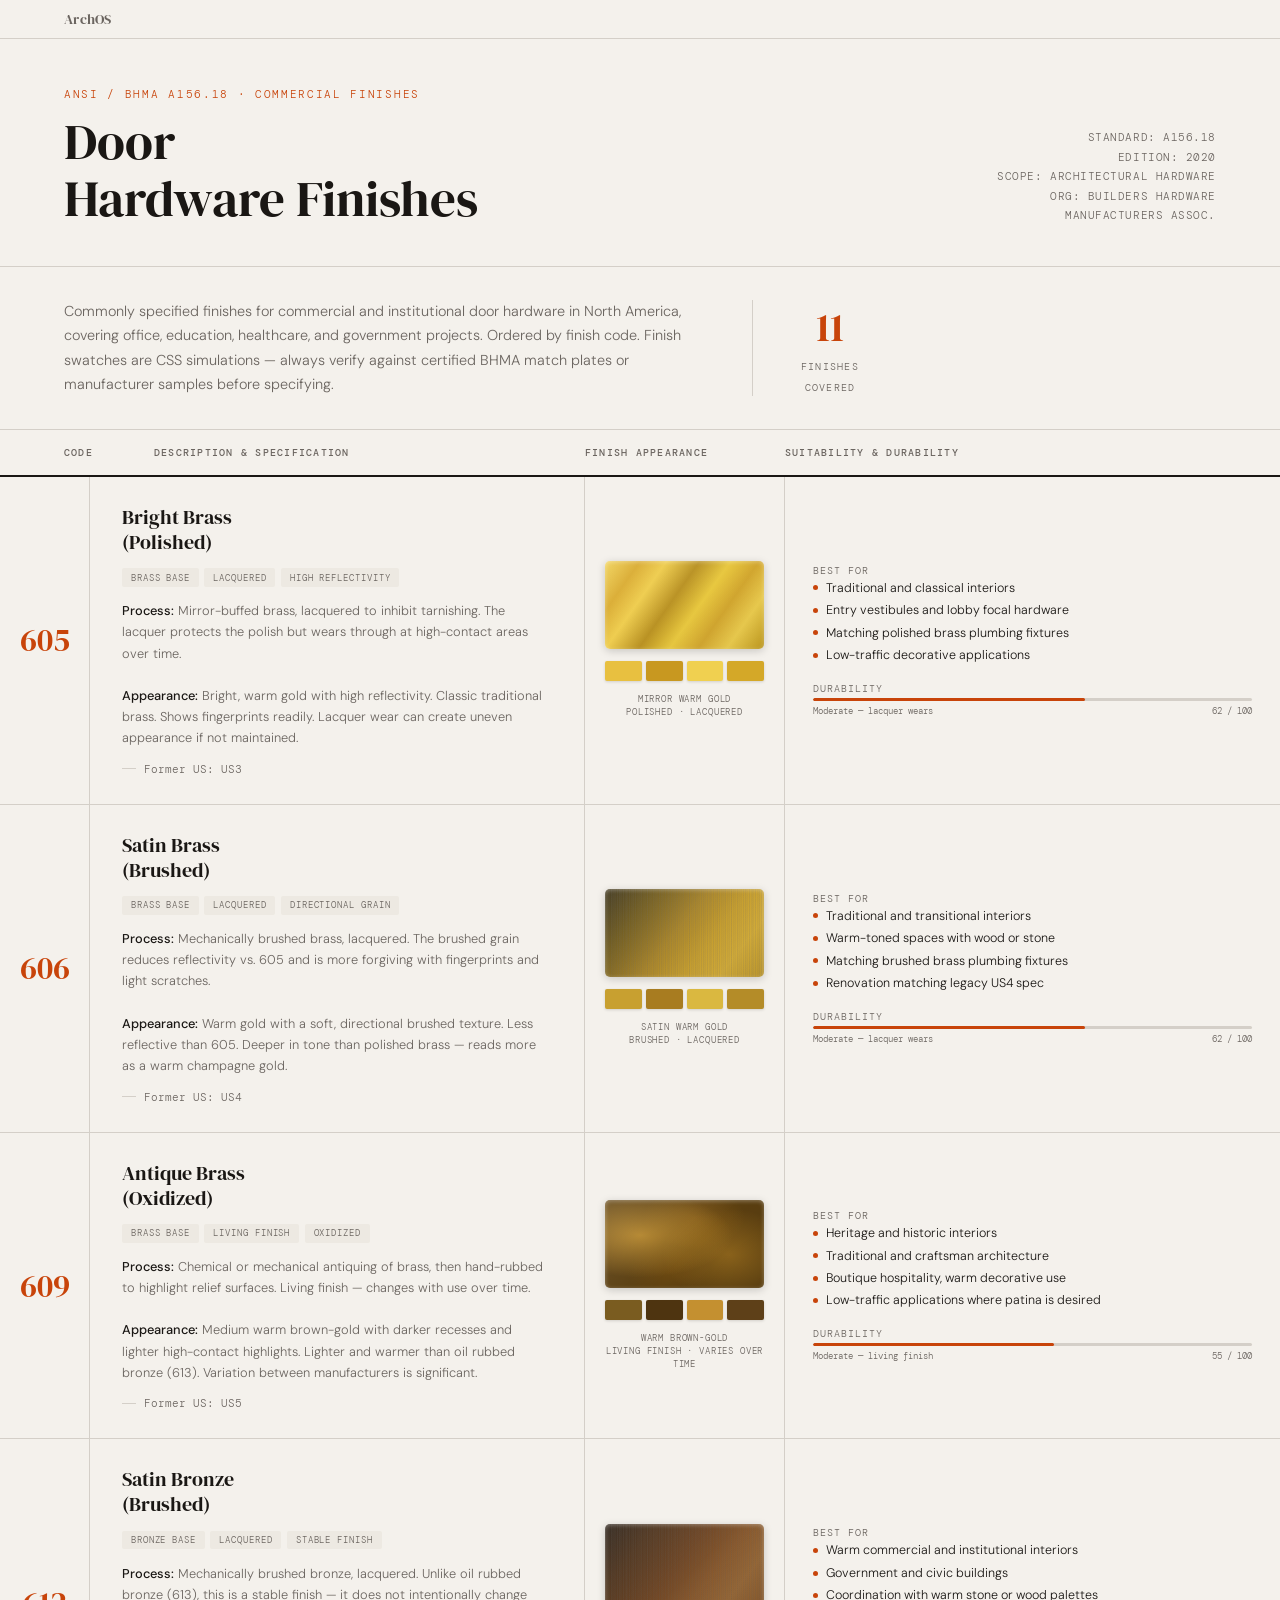
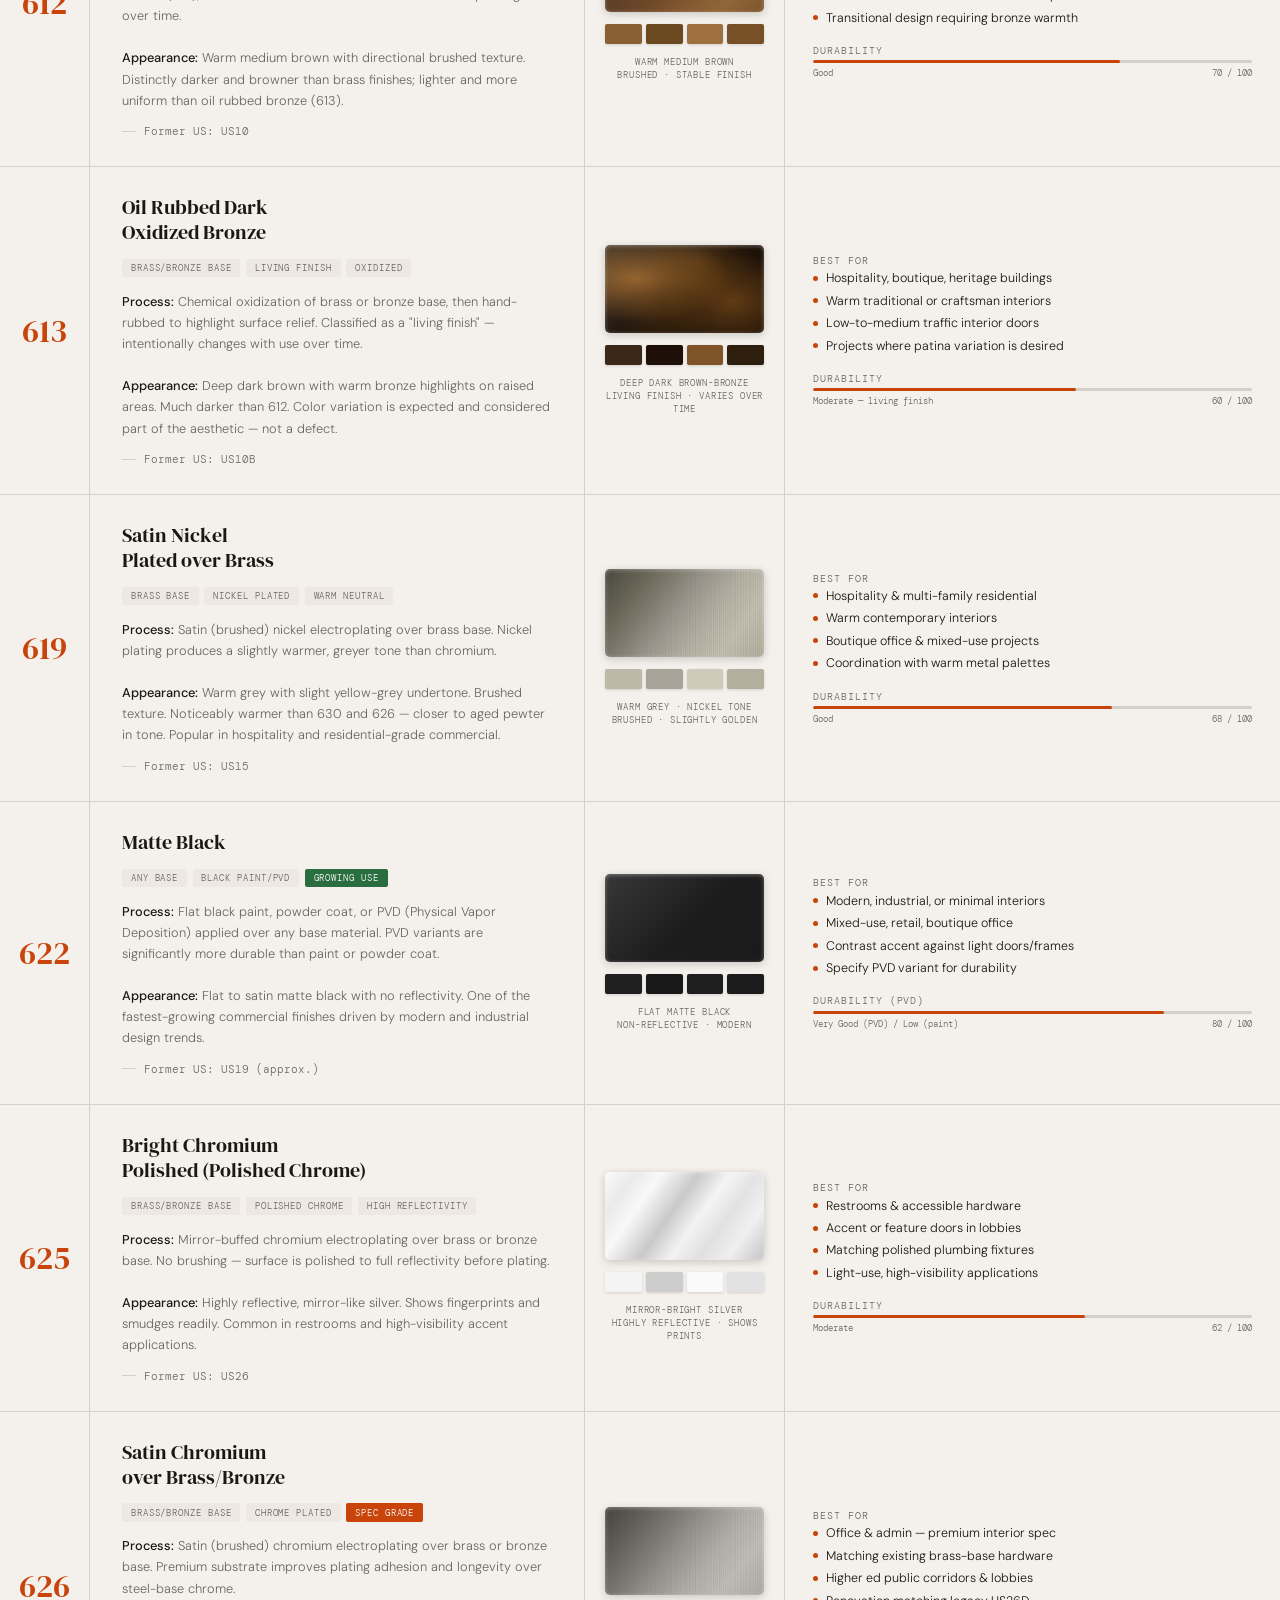
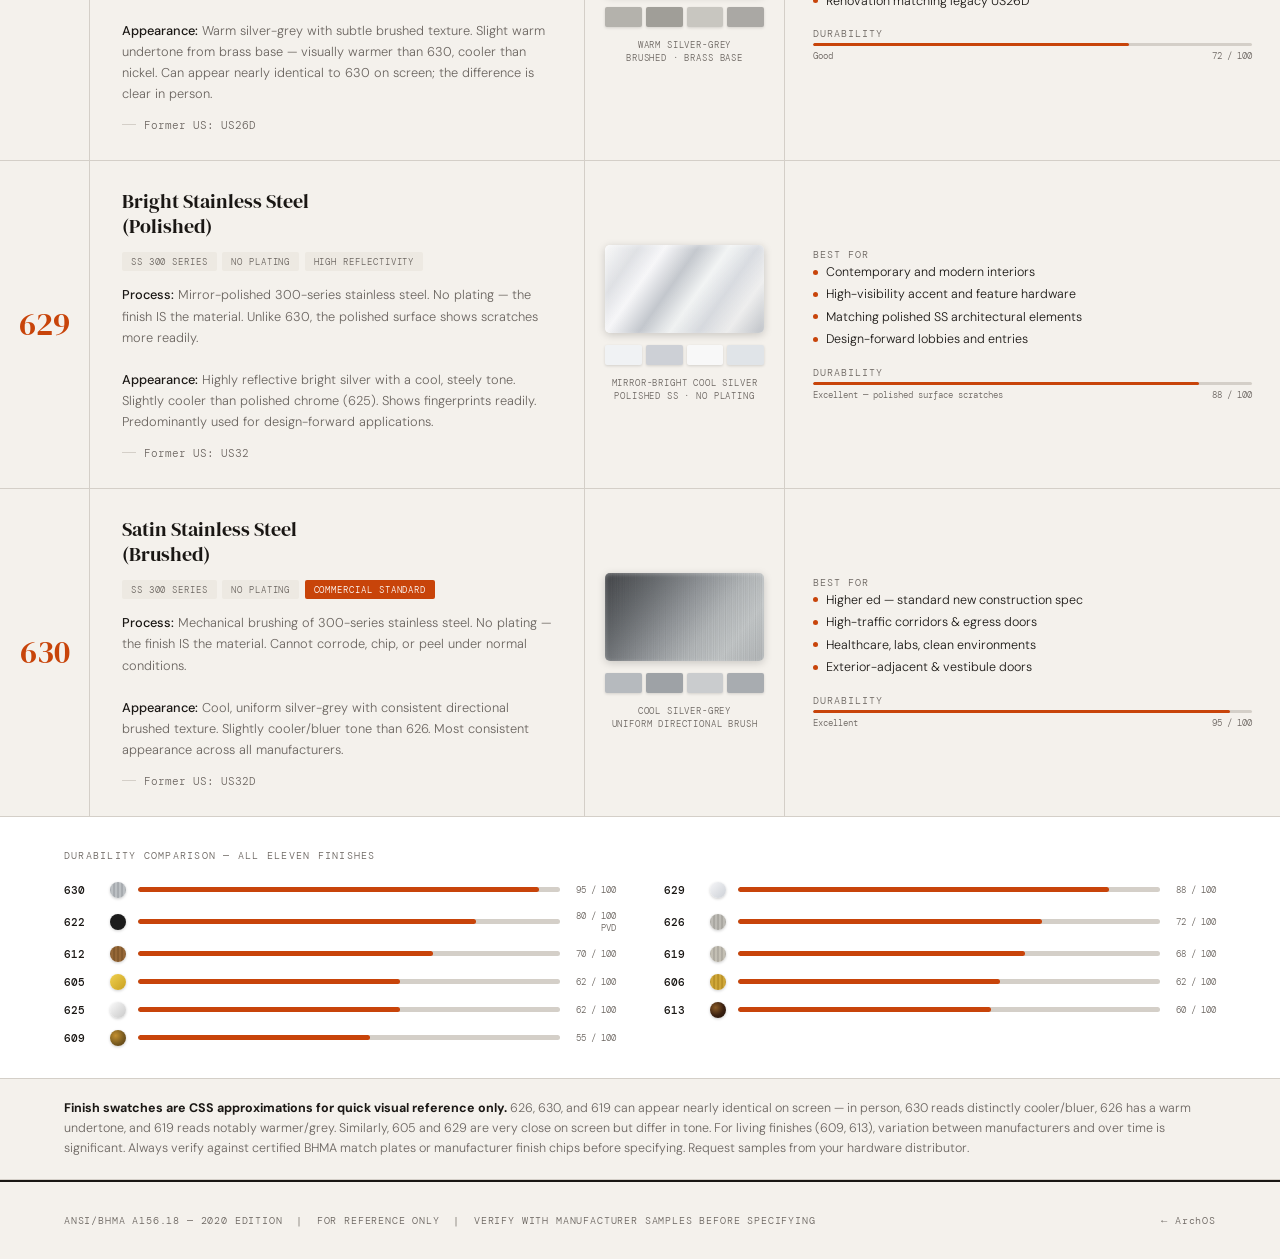
==== commit b3325f1b: "Add site nav, vapor retarder notes, and manufacturer links to roofing page" ====
--- a/tools/hardware-finishes.html
+++ b/tools/hardware-finishes.html
@@ -759,7 +759,9 @@
     </style>
   </head>
   <body>
-    <header>
+    <nav class="site-nav"><a href="../index.html">ArchOS</a></nav>
+
+<header>
       <div>
         <div class="header-eyebrow">
           ANSI / BHMA A156.18 · Commercial Finishes
--- a/style.css
+++ b/style.css
@@ -21,6 +21,23 @@
   font-weight: 300;
   min-height: 100vh;
 }
+
+/* ─── Site nav ───────────────────────────────────────────── */
+.site-nav {
+  padding: 0.6rem 4rem;
+  border-bottom: 1px solid var(--rule);
+  display: flex;
+  align-items: center;
+}
+.site-nav a {
+  font-family: 'DM Serif Display', serif;
+  font-size: 0.85rem;
+  color: var(--ink-muted);
+  text-decoration: none;
+  letter-spacing: 0.02em;
+  transition: color 0.15s;
+}
+.site-nav a:hover { color: var(--accent); }
 
 /* ─── Header ─────────────────────────────────────────────── */
 header {
@@ -150,6 +167,7 @@
 
 /* ─── Responsive ─────────────────────────────────────────── */
 @media (max-width: 960px) {
+  .site-nav,
   header,
   .intro,
   .disclaimer,
